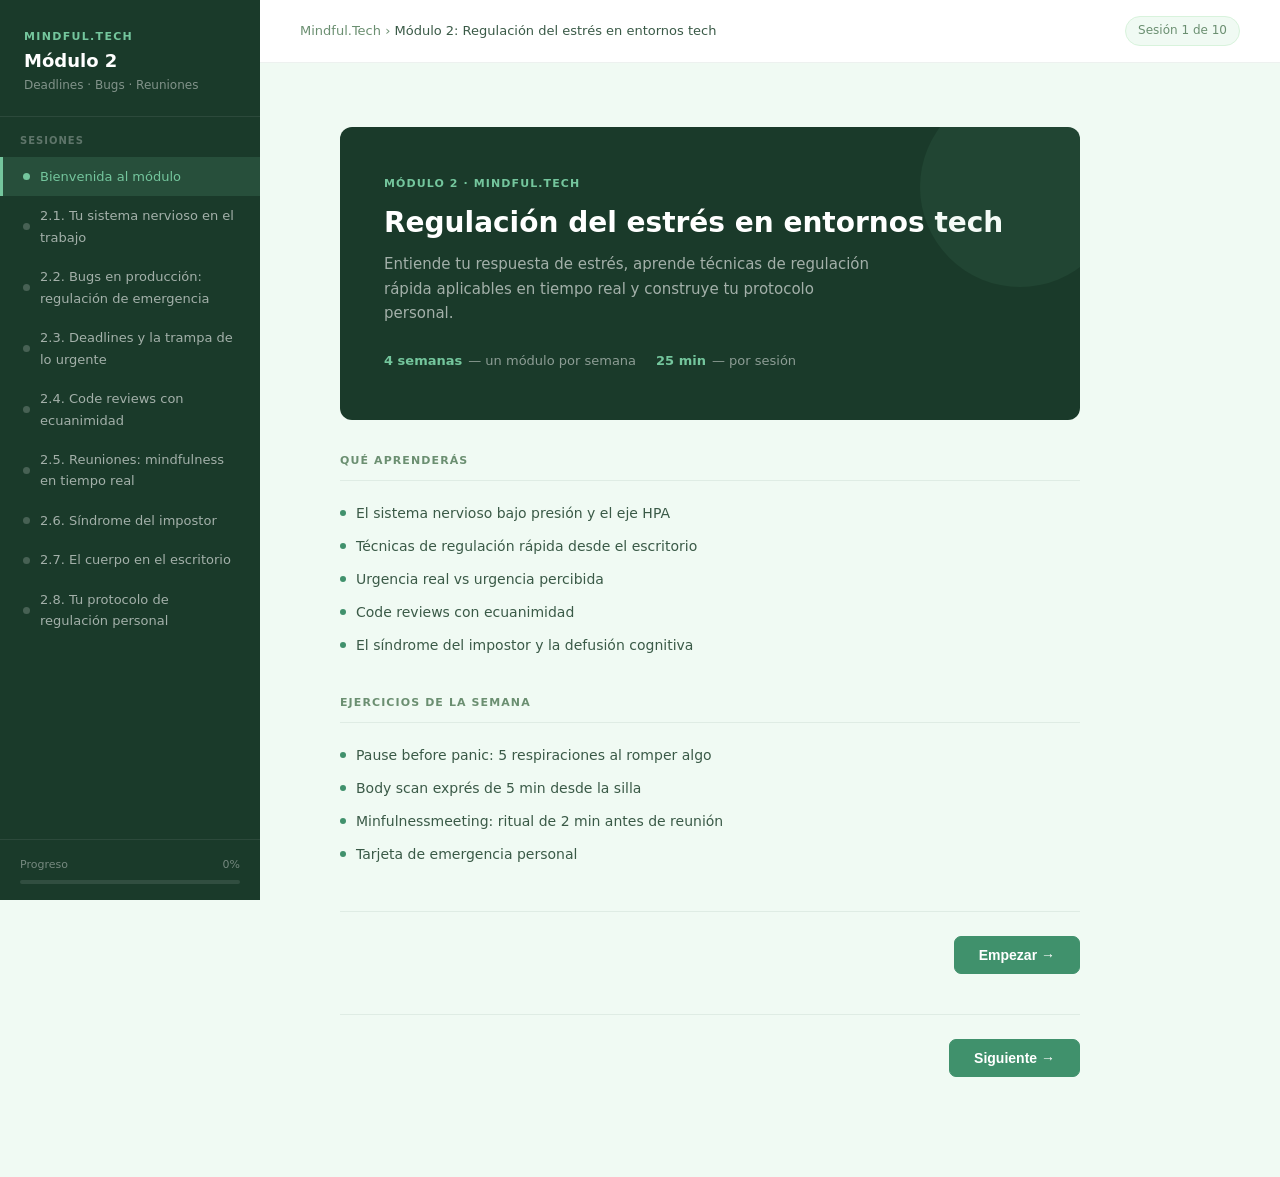
==== M2_Estres/index.html @ dd4ea385 "first commit" ====
<!DOCTYPE html>
<html lang="es">
<head>
<meta charset="UTF-8">
<meta name="viewport" content="width=device-width,initial-scale=1">
<title>Mindful.Tech — Módulo 2</title>
<style>
:root {
  --green-dark:  #1a3a2a;
  --green-mid:   #2d6a4f;
  --green-main:  #40916c;
  --green-light: #74c69d;
  --green-pale:  #d8f3dc;
  --green-ghost: #f0faf3;
  --sand:        #fefae0;
  --sand-dark:   #e9c46a;
  --text-dark:   #1b2d24;
  --text-mid:    #3a5a47;
  --text-light:  #6b8f71;
  --white:       #ffffff;
  --radius:      12px;
  --radius-sm:   7px;
  --shadow:      0 2px 16px rgba(30,80,50,0.10);
}
* { box-sizing: border-box; margin: 0; padding: 0; }
body {
  font-family: 'Segoe UI', system-ui, sans-serif;
  background: var(--green-ghost);
  color: var(--text-dark);
  min-height: 100vh;
  line-height: 1.65;
}
.layout { display: flex; min-height: 100vh; }

/* SIDEBAR */
.sidebar {
  width: 260px; min-width: 260px;
  background: var(--green-dark);
  display: flex; flex-direction: column;
  padding: 0; position: sticky; top: 0; height: 100vh; overflow-y: auto;
}
.sidebar-logo {
  padding: 28px 24px 20px;
  border-bottom: 1px solid rgba(255,255,255,0.08);
}
.sidebar-logo .mark {
  font-size: 11px; font-weight: 600; letter-spacing: 0.12em;
  color: var(--green-light); text-transform: uppercase; margin-bottom: 4px;
}
.sidebar-logo h1 {
  font-size: 18px; font-weight: 700; color: var(--white); line-height: 1.2;
}
.sidebar-logo p { font-size: 12px; color: rgba(255,255,255,0.45); margin-top: 4px; }
.nav-section { padding: 16px 0 8px; }
.nav-section-label {
  font-size: 10px; font-weight: 600; letter-spacing: 0.1em;
  color: rgba(255,255,255,0.3); text-transform: uppercase;
  padding: 0 20px 8px;
}
.nav-item {
  display: flex; align-items: center; gap: 10px;
  padding: 9px 20px; cursor: pointer;
  font-size: 13px; color: rgba(255,255,255,0.6);
  border-left: 3px solid transparent;
  transition: all 0.15s; text-decoration: none;
}
.nav-item:hover { background: rgba(255,255,255,0.06); color: var(--white); }
.nav-item.active {
  background: rgba(116,198,157,0.15);
  color: var(--green-light);
  border-left-color: var(--green-light);
}
.nav-item .dot {
  width: 7px; height: 7px; border-radius: 50%;
  background: rgba(255,255,255,0.2); flex-shrink: 0;
}
.nav-item.active .dot { background: var(--green-light); }
.nav-item.done .dot { background: var(--sand-dark); }
.nav-item.done { color: rgba(255,255,255,0.4); }

.progress-bar-wrap {
  padding: 16px 20px; margin-top: auto;
  border-top: 1px solid rgba(255,255,255,0.08);
}
.progress-bar-wrap .lbl {
  font-size: 11px; color: rgba(255,255,255,0.4); margin-bottom: 6px;
  display: flex; justify-content: space-between;
}
.progress-track {
  height: 4px; background: rgba(255,255,255,0.1); border-radius: 2px;
}
.progress-fill {
  height: 100%; border-radius: 2px;
  background: var(--green-light); transition: width 0.4s;
}

/* MAIN */
.main { flex: 1; overflow-y: auto; }
.topbar {
  background: var(--white); border-bottom: 1px solid rgba(30,80,50,0.08);
  padding: 16px 40px; display: flex; align-items: center;
  justify-content: space-between; position: sticky; top: 0; z-index: 10;
}
.topbar .breadcrumb { font-size: 13px; color: var(--text-light); }
.topbar .breadcrumb span { color: var(--text-mid); font-weight: 500; }
.topbar .session-counter {
  font-size: 12px; color: var(--text-light);
  background: var(--green-ghost); padding: 4px 12px;
  border-radius: 20px; border: 1px solid var(--green-pale);
}

/* CONTENT AREA */
.content { padding: 40px; max-width: 820px; }
.content.hidden { display: none; }

/* HERO */
.hero {
  background: var(--green-dark); border-radius: var(--radius);
  padding: 48px 44px; margin-bottom: 32px; position: relative; overflow: hidden;
}
.hero::before {
  content: ''; position: absolute; top: -40px; right: -40px;
  width: 200px; height: 200px; border-radius: 50%;
  background: rgba(116,198,157,0.08);
}
.hero .module-tag {
  font-size: 11px; font-weight: 600; letter-spacing: 0.1em;
  color: var(--green-light); text-transform: uppercase; margin-bottom: 12px;
}
.hero h2 {
  font-size: 28px; font-weight: 700; color: var(--white);
  line-height: 1.25; margin-bottom: 12px;
}
.hero p { font-size: 15px; color: rgba(255,255,255,0.6); max-width: 500px; }
.hero .meta {
  display: flex; gap: 20px; margin-top: 24px; flex-wrap: wrap;
}
.hero .meta-item {
  display: flex; align-items: center; gap: 6px;
  font-size: 13px; color: rgba(255,255,255,0.5);
}
.hero .meta-item strong { color: var(--green-light); }

/* PILLS */
.pills { display: flex; gap: 8px; flex-wrap: wrap; margin-bottom: 24px; }
.pill {
  font-size: 12px; padding: 4px 12px; border-radius: 20px;
  background: var(--green-pale); color: var(--green-mid); font-weight: 500;
  border: 1px solid rgba(64,145,108,0.2);
}

/* CARDS */
.card {
  background: var(--white); border-radius: var(--radius);
  border: 1px solid rgba(30,80,50,0.08);
  padding: 24px 28px; margin-bottom: 16px;
  box-shadow: var(--shadow);
}
.card h3 {
  font-size: 16px; font-weight: 600; color: var(--text-dark); margin-bottom: 10px;
}
.card p { font-size: 14px; color: var(--text-mid); line-height: 1.65; }
.card + .card { margin-top: 0; }

.card-accent {
  border-left: 4px solid var(--green-main);
  background: var(--green-ghost);
  padding: 20px 24px; border-radius: 0 var(--radius-sm) var(--radius-sm) 0;
  margin-bottom: 16px;
}
.card-accent p { font-size: 14px; color: var(--text-mid); }
.card-accent .label {
  font-size: 10px; font-weight: 600; letter-spacing: 0.1em;
  color: var(--green-main); text-transform: uppercase; margin-bottom: 6px;
}

/* QUOTE */
.quote {
  border-left: 4px solid var(--sand-dark);
  background: var(--sand); padding: 20px 24px;
  border-radius: 0 var(--radius-sm) var(--radius-sm) 0;
  margin: 24px 0;
}
.quote p { font-size: 15px; color: #5a4a1a; font-style: italic; line-height: 1.6; }
.quote cite { font-size: 12px; color: #9a7a2a; font-style: normal; margin-top: 8px; display: block; }

/* SESSION ITEMS */
.session-list { display: flex; flex-direction: column; gap: 10px; }
.session-item {
  background: var(--white); border-radius: var(--radius);
  border: 1px solid rgba(30,80,50,0.08);
  padding: 16px 20px; display: flex; align-items: center; gap: 16px;
  cursor: pointer; transition: all 0.15s; box-shadow: var(--shadow);
}
.session-item:hover { border-color: var(--green-main); transform: translateY(-1px); }
.session-item .num {
  width: 36px; height: 36px; border-radius: 8px;
  background: var(--green-pale); color: var(--green-mid);
  font-size: 13px; font-weight: 700;
  display: flex; align-items: center; justify-content: center; flex-shrink: 0;
}
.session-item .info { flex: 1; }
.session-item .info .title { font-size: 14px; font-weight: 600; color: var(--text-dark); }
.session-item .info .meta { font-size: 12px; color: var(--text-light); margin-top: 2px; }
.session-item .badge {
  font-size: 11px; padding: 3px 10px; border-radius: 20px;
  background: var(--green-ghost); color: var(--green-mid);
  border: 1px solid var(--green-pale); white-space: nowrap;
}

/* SECTION HEADERS */
.section-title {
  font-size: 11px; font-weight: 600; letter-spacing: 0.1em;
  color: var(--text-light); text-transform: uppercase;
  padding-bottom: 10px; border-bottom: 1px solid rgba(30,80,50,0.08);
  margin-bottom: 16px; margin-top: 32px;
}
.section-title:first-child { margin-top: 0; }

/* STEP CONTENT */
.step-header {
  display: flex; align-items: center; gap: 14px; margin-bottom: 24px;
}
.step-num {
  width: 44px; height: 44px; border-radius: 10px;
  background: var(--green-dark); color: var(--green-light);
  font-size: 16px; font-weight: 700;
  display: flex; align-items: center; justify-content: center; flex-shrink: 0;
}
.step-header .step-info h2 { font-size: 20px; font-weight: 700; color: var(--text-dark); }
.step-header .step-info p { font-size: 13px; color: var(--text-light); margin-top: 2px; }

/* BULLET LIST */
ul.content-list { padding-left: 0; list-style: none; margin: 12px 0; }
ul.content-list li {
  display: flex; gap: 10px; padding: 6px 0;
  font-size: 14px; color: var(--text-mid); line-height: 1.5;
}
ul.content-list li::before {
  content: ''; width: 6px; height: 6px; border-radius: 50%;
  background: var(--green-main); flex-shrink: 0; margin-top: 7px;
}

/* CHECKLIST */
.checklist { display: flex; flex-direction: column; gap: 8px; margin: 12px 0; }
.check-item {
  display: flex; align-items: center; gap: 12px;
  background: var(--white); border: 1px solid rgba(30,80,50,0.10);
  border-radius: var(--radius-sm); padding: 12px 16px; cursor: pointer;
  transition: all 0.15s;
}
.check-item:hover { border-color: var(--green-main); background: var(--green-ghost); }
.check-item.checked { background: var(--green-pale); border-color: var(--green-main); }
.check-box {
  width: 20px; height: 20px; border-radius: 5px;
  border: 2px solid rgba(30,80,50,0.2); flex-shrink: 0;
  display: flex; align-items: center; justify-content: center;
  transition: all 0.15s;
}
.check-item.checked .check-box {
  background: var(--green-main); border-color: var(--green-main);
}
.check-box svg { display: none; }
.check-item.checked .check-box svg { display: block; }
.check-item .check-label { font-size: 14px; color: var(--text-dark); }

/* BREATHING */
.breathing-widget {
  background: var(--green-dark); border-radius: var(--radius);
  padding: 40px; text-align: center; margin: 24px 0;
}
.breathing-circle {
  width: 120px; height: 120px; border-radius: 50%;
  background: rgba(116,198,157,0.15); border: 2px solid var(--green-light);
  margin: 0 auto 20px; display: flex; align-items: center; justify-content: center;
  transition: transform 4s ease-in-out;
}
.breathing-circle.expand { transform: scale(1.6); }
.breathing-circle.contract { transform: scale(1.0); }
.breathing-circle span { font-size: 32px; }
.breathing-text { color: var(--white); font-size: 18px; font-weight: 500; margin-bottom: 6px; }
.breathing-sub { color: rgba(255,255,255,0.4); font-size: 13px; }
.btn-breathe {
  margin-top: 20px; padding: 10px 28px;
  background: var(--green-main); color: var(--white);
  border: none; border-radius: 8px; font-size: 14px; font-weight: 600;
  cursor: pointer; transition: background 0.15s;
}
.btn-breathe:hover { background: var(--green-mid); }

/* TIMER */
.timer-widget {
  background: var(--white); border: 1px solid rgba(30,80,50,0.1);
  border-radius: var(--radius); padding: 24px 28px; margin: 16px 0;
  display: flex; align-items: center; gap: 20px;
}
.timer-display {
  font-size: 28px; font-weight: 700; color: var(--green-dark);
  font-variant-numeric: tabular-nums; min-width: 70px;
}
.timer-info { flex: 1; }
.timer-info .t-label { font-size: 13px; font-weight: 600; color: var(--text-dark); }
.timer-info .t-desc { font-size: 12px; color: var(--text-light); margin-top: 2px; }
.btn-timer {
  padding: 8px 20px; background: var(--green-main); color: var(--white);
  border: none; border-radius: var(--radius-sm); font-size: 13px; font-weight: 600;
  cursor: pointer; transition: background 0.15s;
}
.btn-timer:hover { background: var(--green-mid); }
.btn-timer.stop { background: #e63946; }

/* REFLECTION */
.reflection-box {
  background: var(--white); border: 1px solid rgba(30,80,50,0.1);
  border-radius: var(--radius); padding: 24px 28px; margin: 16px 0;
}
.reflection-box label {
  display: block; font-size: 13px; font-weight: 600;
  color: var(--text-dark); margin-bottom: 8px;
}
.reflection-box textarea {
  width: 100%; min-height: 90px; padding: 12px;
  border: 1px solid rgba(30,80,50,0.15); border-radius: var(--radius-sm);
  font-size: 14px; color: var(--text-dark); resize: vertical;
  font-family: inherit; background: var(--green-ghost);
  transition: border-color 0.15s;
}
.reflection-box textarea:focus { outline: none; border-color: var(--green-main); }

/* NAV BUTTONS */
.nav-buttons {
  display: flex; justify-content: space-between; align-items: center;
  margin-top: 40px; padding-top: 24px;
  border-top: 1px solid rgba(30,80,50,0.08);
}
.btn-nav {
  padding: 10px 24px; border-radius: var(--radius-sm);
  font-size: 14px; font-weight: 600; cursor: pointer; transition: all 0.15s;
  border: 1px solid rgba(30,80,50,0.2); background: var(--white); color: var(--text-mid);
}
.btn-nav:hover { background: var(--green-ghost); border-color: var(--green-main); }
.btn-nav.primary {
  background: var(--green-main); color: var(--white); border-color: var(--green-main);
}
.btn-nav.primary:hover { background: var(--green-mid); }
.btn-nav:disabled { opacity: 0.35; cursor: not-allowed; }

/* COMPLETE SCREEN */
.complete-screen {
  text-align: center; padding: 60px 40px;
}
.complete-icon {
  width: 80px; height: 80px; border-radius: 50%;
  background: var(--green-pale); border: 3px solid var(--green-main);
  display: flex; align-items: center; justify-content: center;
  font-size: 36px; margin: 0 auto 24px;
}
.complete-screen h2 { font-size: 24px; font-weight: 700; color: var(--text-dark); margin-bottom: 10px; }
.complete-screen p { font-size: 15px; color: var(--text-mid); max-width: 440px; margin: 0 auto; }

/* RESPONSIVE */
@media (max-width: 700px) {
  .sidebar { display: none; }
  .content { padding: 20px; }
  .topbar { padding: 14px 20px; }
  .hero { padding: 28px 24px; }
}
</style>
</head>
<body>
<div class="layout">
  <nav class="sidebar">
    <div class="sidebar-logo">
      <div class="mark">Mindful.Tech</div>
      <h1>Módulo 2</h1>
      <p>Deadlines · Bugs · Reuniones</p>
    </div>
    <div class="nav-section">
      <div class="nav-section-label">Sesiones</div>
      <a class="nav-item" onclick="showPage(0)" href="#"><div class="dot"></div>Bienvenida al módulo</a>
<a class="nav-item" onclick="showPage(1)" href="#"><div class="dot"></div>2.1. Tu sistema nervioso en el trabajo</a>
<a class="nav-item" onclick="showPage(2)" href="#"><div class="dot"></div>2.2. Bugs en producción: regulación de emergencia</a>
<a class="nav-item" onclick="showPage(3)" href="#"><div class="dot"></div>2.3. Deadlines y la trampa de lo urgente</a>
<a class="nav-item" onclick="showPage(4)" href="#"><div class="dot"></div>2.4. Code reviews con ecuanimidad</a>
<a class="nav-item" onclick="showPage(5)" href="#"><div class="dot"></div>2.5. Reuniones: mindfulness en tiempo real</a>
<a class="nav-item" onclick="showPage(6)" href="#"><div class="dot"></div>2.6. Síndrome del impostor</a>
<a class="nav-item" onclick="showPage(7)" href="#"><div class="dot"></div>2.7. El cuerpo en el escritorio</a>
<a class="nav-item" onclick="showPage(8)" href="#"><div class="dot"></div>2.8. Tu protocolo de regulación personal</a>

    </div>
    <div class="progress-bar-wrap">
      <div class="lbl"><span>Progreso</span><span id="progressPct">0%</span></div>
      <div class="progress-track"><div class="progress-fill" id="progressFill" style="width:0%"></div></div>
    </div>
  </nav>
  <div class="main">
    <div class="topbar">
      <div class="breadcrumb">Mindful.Tech &rsaquo; <span>Módulo 2: Regulación del estrés en entornos tech</span></div>
      <div class="session-counter" id="sessionCounter">Sesión 1 de 9</div>
    </div>
    <div class="content-wrapper" style="padding:0 40px 60px">
      
<section class="content hidden" id="page0">
  <div class="step-header">
    
    
  </div>
  
<div class="hero">
  <div class="module-tag">Módulo 2 · Mindful.Tech</div>
  <h2>Regulación del estrés en entornos tech</h2>
  <p>Entiende tu respuesta de estrés, aprende técnicas de regulación rápida aplicables en tiempo real y construye tu protocolo personal.</p>
  <div class="meta">
    <div class="meta-item"><strong>4 semanas</strong><span>— un módulo por semana</span></div>
    <div class="meta-item"><strong>25 min</strong><span>— por sesión</span></div>
  </div>
</div>
<div class="section-title">Qué aprenderás</div>
<ul class="content-list"><li>El sistema nervioso bajo presión y el eje HPA</li><li>Técnicas de regulación rápida desde el escritorio</li><li>Urgencia real vs urgencia percibida</li><li>Code reviews con ecuanimidad</li><li>El síndrome del impostor y la defusión cognitiva</li></ul>
<div class="section-title">Ejercicios de la semana</div>
<ul class="content-list"><li>Pause before panic: 5 respiraciones al romper algo</li><li>Body scan exprés de 5 min desde la silla</li><li>Minfulnessmeeting: ritual de 2 min antes de reunión</li><li>Tarjeta de emergencia personal</li></ul>
<div class="nav-buttons"><span></span><button class="btn-nav primary" onclick="nextPage()">Empezar →</button></div>

  <div class="nav-buttons"><span></span><button class="btn-nav primary" onclick="nextPage()">Siguiente →</button></div>
</section>
<section class="content hidden" id="page1">
  <div class="step-header">
    <div class="step-num">2.1</div>
    <div class="step-info">
      <h2>Tu sistema nervioso en el trabajo</h2>
      <p>2 min &nbsp;·&nbsp; Video + cuestionario</p>
    </div>
  </div>
  
<div class="pills"><span class="pill">Neurociencia</span><span class="pill">Estrés</span><span class="pill">Sistema nervioso</span></div>
<div class="card"><h3>El estrés no es un problema de actitud</h3><p>Es una respuesta fisiológica. Cuando percibes una amenaza, tu sistema nervioso simpático se activa. Se libera adrenalina y cortisol. El corazón acelera. La respiración se hace superficial.</p></div>
<div class="section-title">El problema</div>
<div class="card"><h3>El prefrontal se apaga</h3><p>Todo ese protocolo de emergencia está diseñado para correr o pelear. Pero tú necesitas pensar. Y bajo activación alta del sistema nervioso, el acceso al córtex prefrontal — la parte que razona y toma decisiones — se reduce.</p></div>
<div class="card-accent"><div class="label">Consecuencia directa</div><p>Cuando más estrés tienes, menos acceso tienes a la parte del cerebro que más necesitas.</p></div>
<div class="section-title">Autodiagnóstico</div>
<div class="checklist"><div class="check-item">
  <div class="check-box"><svg width="12" height="12" viewBox="0 0 12 12" fill="none">
    <path d="M2 6l3 3 5-5" stroke="#fff" stroke-width="1.8" stroke-linecap="round" stroke-linejoin="round"/>
  </svg></div>
  <span class="check-label">Noto tensión en los hombros cuando hay presión</span>
</div><div class="check-item">
  <div class="check-box"><svg width="12" height="12" viewBox="0 0 12 12" fill="none">
    <path d="M2 6l3 3 5-5" stroke="#fff" stroke-width="1.8" stroke-linecap="round" stroke-linejoin="round"/>
  </svg></div>
  <span class="check-label">Mi respiración se vuelve más superficial en situaciones de estrés</span>
</div><div class="check-item">
  <div class="check-box"><svg width="12" height="12" viewBox="0 0 12 12" fill="none">
    <path d="M2 6l3 3 5-5" stroke="#fff" stroke-width="1.8" stroke-linecap="round" stroke-linejoin="round"/>
  </svg></div>
  <span class="check-label">Me cuesta pensar con claridad cuando hay un deadline encima</span>
</div><div class="check-item">
  <div class="check-box"><svg width="12" height="12" viewBox="0 0 12 12" fill="none">
    <path d="M2 6l3 3 5-5" stroke="#fff" stroke-width="1.8" stroke-linecap="round" stroke-linejoin="round"/>
  </svg></div>
  <span class="check-label">Me resulta difícil desconectar al final del día</span>
</div></div>

<div class="reflection-box">
  <label>¿Cuál es tu principal situación de estrés en el trabajo?</label>
  <textarea id="r21" placeholder="Escribe aquí tu reflexión..."></textarea>
</div>

  <div class="nav-buttons"><button class="btn-nav" onclick="prevPage()">← Anterior</button><button class="btn-nav primary" onclick="nextPage()">Siguiente →</button></div>
</section>
<section class="content hidden" id="page2">
  <div class="step-header">
    <div class="step-num">2.2</div>
    <div class="step-info">
      <h2>Bugs en producción: regulación de emergencia</h2>
      <p>2 min &nbsp;·&nbsp; Audio guiado</p>
    </div>
  </div>
  
<div class="pills"><span class="pill">Emergencia</span><span class="pill">Regulación</span><span class="pill">2 min</span></div>
<div class="card-accent"><div class="label">Para usar en el momento</div><p>Esta sesión está diseñada para usarla cuando el estrés ya está activo. Puedes volver aquí siempre que lo necesites.</p></div>
<div class="section-title">El protocolo de 2 minutos</div>
<div class="card"><h3>Paso 1 — Pon los pies en el suelo</h3><p>Planos. Siente el contacto. El suelo es real. Tú estás aquí. Esta señal física le dice al sistema nervioso que hay un suelo firme bajo ti.</p></div>
<div class="card"><h3>Paso 2 — Exhalación larga</h3><p>Esto no es relajación, es fisiología. Una exhalación más larga que la inhalación activa el nervio vago y frena el sistema simpático.</p></div>

<div class="breathing-widget">
  <div class="breathing-circle" id="breathCircle"><span><img src="./images/3.png" alt=""></span></div>
  <div class="breathing-text" id="breathText">Preparado</div>
  <div class="breathing-sub" id="breathSub">Pulsa para comenzar</div>
  <button class="btn-breathe" id="breathBtn" onclick="startBreathing()">Comenzar</button>
</div>
<div class="card"><h3>Paso 3 — Una sola pregunta</h3><p>¿Cuál es el siguiente paso más pequeño que puedes dar ahora mismo? Solo ese. El resto puede esperar ese minuto.</p></div>

<div class="reflection-box">
  <label>¿Cuál sería tu 'siguiente paso más pequeño' en una situación de crisis?</label>
  <textarea id="r22" placeholder="Escribe aquí tu reflexión..."></textarea>
</div>

  <div class="nav-buttons"><button class="btn-nav" onclick="prevPage()">← Anterior</button><button class="btn-nav primary" onclick="nextPage()">Siguiente →</button></div>
</section>
<section class="content hidden" id="page3">
  <div class="step-header">
    <div class="step-num">2.3</div>
    <div class="step-info">
      <h2>Deadlines y la trampa de lo urgente</h2>
      <p>3 min &nbsp;·&nbsp; Video + plantilla</p>
    </div>
  </div>
  
<div class="pills"><span class="pill">Deadlines</span><span class="pill">Urgencia</span><span class="pill">Gestión</span></div>
<div class="card"><h3>No todos los deadlines son iguales</h3><p>Pero tu cerebro los trata como si lo fueran. Hay una diferencia fundamental entre urgencia real y urgencia percibida.</p></div>
<div class="section-title">Las dos urgencias</div>
<div class="card"><h3>Urgencia real</h3><p>Hay una consecuencia concreta y objetiva si no se entrega en ese plazo. El cliente pierde dinero. El sistema falla. El contrato se rompe.</p></div>
<div class="card"><h3>Urgencia percibida</h3><p>Sientes que es urgente, pero si lo examinas con calma, la consecuencia no es tan grave o el plazo no es tan rígido como parece.</p></div>
<div class="card-accent"><div class="label">La pregunta clave</div><p>Si entrego esto mañana en vez de hoy, ¿qué pasa concretamente? No lo que imaginas. Lo que sabes con certeza.</p></div>
<div class="section-title">Parking de preocupaciones</div>

<div class="reflection-box">
  <label>Lista todo lo que sientes urgente ahora mismo:</label>
  <textarea id="r23a" placeholder="Escribe aquí tu reflexión..."></textarea>
</div>

<div class="reflection-box">
  <label>¿Cuáles son urgencia real y cuáles urgencia percibida?</label>
  <textarea id="r23b" placeholder="Escribe aquí tu reflexión..."></textarea>
</div>

<div class="timer-widget">
  <div class="timer-display" id="tdisp23">5:00</div>
  <div class="timer-info"><div class="t-label">Tiempo de reflexión</div><div class="t-desc">5 minutos para clasificar tus urgencias</div></div>
  <button class="btn-timer" id="tbtn23" onclick="startTimer(300,'tbtn23','tdisp23')">Iniciar</button>
</div>

  <div class="nav-buttons"><button class="btn-nav" onclick="prevPage()">← Anterior</button><button class="btn-nav primary" onclick="nextPage()">Siguiente →</button></div>
</section>
<section class="content hidden" id="page4">
  <div class="step-header">
    <div class="step-num">2.4</div>
    <div class="step-info">
      <h2>Code reviews con ecuanimidad</h2>
      <p>3 min &nbsp;·&nbsp; Audio + ejercicio</p>
    </div>
  </div>
  
<div class="pills"><span class="pill">Code review</span><span class="pill">Feedback</span><span class="pill">Ecuanimidad</span></div>
<div class="card"><h3>Por qué el feedback duele</h3><p>Recibir feedback en una code review activa los mismos circuitos cerebrales que el rechazo social. No es una metáfora — es neurociencia.</p></div>
<div class="section-title">La distinción fundamental</div>
<div class="quote"><p>Mi código tiene un bug no es lo mismo que yo soy un mal developer.</p><cite>— Mindful.Tech</cite></div>
<div class="card"><h3>La fusión identidad-código</h3><p>En el momento, el cerebro tiende a colapsar las dos cosas. Separar lo que produces de lo que eres es un acto de higiene mental que requiere práctica.</p></div>
<div class="section-title">La práctica de los 3 segundos</div>
<div class="card-accent"><div class="label">Protocolo</div><p>La próxima vez que recibas un comentario que active algo en ti, antes de responder: tres respiraciones. No para calmarte, sino para crear espacio entre el estímulo y tu respuesta.</p></div>

<div class="breathing-widget">
  <div class="breathing-circle" id="breathCircle"><span><img src="./images/1.png" alt=""></span></div>
  <div class="breathing-text" id="breathText">Preparado</div>
  <div class="breathing-sub" id="breathSub">Pulsa para comenzar</div>
  <button class="btn-breathe" id="breathBtn" onclick="startBreathing()">Comenzar</button>
</div>
<div class="checklist"><div class="check-item">
  <div class="check-box"><svg width="12" height="12" viewBox="0 0 12 12" fill="none">
    <path d="M2 6l3 3 5-5" stroke="#fff" stroke-width="1.8" stroke-linecap="round" stroke-linejoin="round"/>
  </svg></div>
  <span class="check-label">Practico separar el código de mi identidad</span>
</div><div class="check-item">
  <div class="check-box"><svg width="12" height="12" viewBox="0 0 12 12" fill="none">
    <path d="M2 6l3 3 5-5" stroke="#fff" stroke-width="1.8" stroke-linecap="round" stroke-linejoin="round"/>
  </svg></div>
  <span class="check-label">Antes de responder a feedback difícil, hago 3 respiraciones</span>
</div><div class="check-item">
  <div class="check-box"><svg width="12" height="12" viewBox="0 0 12 12" fill="none">
    <path d="M2 6l3 3 5-5" stroke="#fff" stroke-width="1.8" stroke-linecap="round" stroke-linejoin="round"/>
  </svg></div>
  <span class="check-label">Trato mis propios errores con la misma comprensión que trataría los de un compañero</span>
</div></div>

  <div class="nav-buttons"><button class="btn-nav" onclick="prevPage()">← Anterior</button><button class="btn-nav primary" onclick="nextPage()">Siguiente →</button></div>
</section>
<section class="content hidden" id="page5">
  <div class="step-header">
    <div class="step-num">2.5</div>
    <div class="step-info">
      <h2>Reuniones: mindfulness en tiempo real</h2>
      <p>2 min &nbsp;·&nbsp; Audio guiado</p>
    </div>
  </div>
  
<div class="pills"><span class="pill">Reuniones</span><span class="pill">Presencia</span><span class="pill">Transición</span></div>
<div class="card"><h3>El coste de las reuniones back-to-back</h3><p>Cada reunión deja un residuo emocional y cognitivo. Si saltas de una a otra sin transición, llevas ese residuo contigo. La calidad de tu presencia en la segunda reunión es una fracción de lo que podría ser.</p></div>
<div class="section-title">El protocolo de transición — 2 minutos</div>
<div class="card-accent"><div class="label">Paso 1</div><p>Cierra lo que estabas haciendo. No lo minimices: ciérralo. Una señal física de que ese contexto terminó.</p></div>
<div class="card-accent"><div class="label">Paso 2</div><p>Una respiración lenta.</p></div>
<div class="card-accent"><div class="label">Paso 3</div><p>Una pregunta: ¿para qué estoy en esta reunión? ¿Qué puedo aportar? ¿Qué necesito sacar?</p></div>

<div class="timer-widget">
  <div class="timer-display" id="tdisp25">2:00</div>
  <div class="timer-info"><div class="t-label">Transición consciente</div><div class="t-desc">2 minutos antes de tu próxima reunión</div></div>
  <button class="btn-timer" id="tbtn25" onclick="startTimer(120,'tbtn25','tdisp25')">Iniciar</button>
</div>
<div class="quote"><p>La calidad de tu presencia en una reunión es la única variable que puedes controlar en ella.</p><cite>— Mindful.Tech</cite></div>

  <div class="nav-buttons"><button class="btn-nav" onclick="prevPage()">← Anterior</button><button class="btn-nav primary" onclick="nextPage()">Siguiente →</button></div>
</section>
<section class="content hidden" id="page6">
  <div class="step-header">
    <div class="step-num">2.6</div>
    <div class="step-info">
      <h2>Síndrome del impostor</h2>
      <p>3 min &nbsp;·&nbsp; Práctica guiada</p>
    </div>
  </div>
  
<div class="pills"><span class="pill">Síndrome del impostor</span><span class="pill">Identidad</span><span class="pill">Autocompasión</span></div>
<div class="card"><h3>Estás en buena compañía</h3><p>El síndrome del impostor es especialmente común en entornos de alta exigencia intelectual como el tech. No es un signo de debilidad — es un efecto de la comparación asimétrica.</p></div>
<div class="section-title">La comparación asimétrica</div>
<div class="card"><h3>Por qué siempre perdemos</h3><p>Tú conoces tus dudas, tus lagunas, tus momentos de no saber. Del resto solo ves la superficie: sus contribuciones, sus respuestas seguras. Comparas tu interior con el exterior de los demás.</p></div>
<div class="section-title">La herramienta de la defusión cognitiva</div>
<div class="card-accent"><div class="label">En lugar de:</div><p>No soy suficientemente bueno.</p></div>
<div class="card-accent"><div class="label">Practica:</div><p>Estoy teniendo el pensamiento de que no soy suficientemente bueno.</p></div>
<div class="quote"><p>Esa pequeña distancia, aunque parezca trivial, te devuelve agencia. El pensamiento sigue ahí — pero ya no te controla de la misma forma.</p><cite>— Mindful.Tech</cite></div>

<div class="reflection-box">
  <label>Escribe un pensamiento de impostor que tengas con frecuencia. Ahora reformúlalo empezando por: 'Estoy teniendo el pensamiento de que...'</label>
  <textarea id="r26" placeholder="Escribe aquí tu reflexión..."></textarea>
</div>

  <div class="nav-buttons"><button class="btn-nav" onclick="prevPage()">← Anterior</button><button class="btn-nav primary" onclick="nextPage()">Siguiente →</button></div>
</section>
<section class="content hidden" id="page7">
  <div class="step-header">
    <div class="step-num">2.7</div>
    <div class="step-info">
      <h2>El cuerpo en el escritorio</h2>
      <p>3 min &nbsp;·&nbsp; Audio body scan</p>
    </div>
  </div>
  
<div class="pills"><span class="pill">Body scan</span><span class="pill">Cuerpo</span><span class="pill">Escritorio</span></div>
<div class="card-accent"><div class="label">Para hacer ahora</div><p>Siéntate con la espalda apoyada y los pies en el suelo. No necesitas moverte del escritorio.</p></div>
<div class="section-title">Recorrido por el cuerpo</div>
<div class="card"><h3>Hombros</h3><p>¿Están levantados hacia las orejas? Es casi universal entre personas que trabajan muchas horas sentadas. Si los tienes levantados, permite que bajen. Solo eso — que la gravedad haga el trabajo.</p></div>
<div class="card"><h3>Ojos y ceño</h3><p>Han estado enfocando una pantalla a 50 centímetros durante horas. Con los ojos cerrados, nota si hay tensión alrededor de los globos oculares o entre las cejas. Permite que esa zona se suavice.</p></div>
<div class="card"><h3>Muñecas y manos</h3><p>Las herramientas con las que trabajas. ¿Hay tensión residual después de horas de teclado?</p></div>

<div class="breathing-widget">
  <div class="breathing-circle" id="breathCircle"><span><img src="./images/2.png" alt=""></span></div>
  <div class="breathing-text" id="breathText">Preparado</div>
  <div class="breathing-sub" id="breathSub">Pulsa para comenzar</div>
  <button class="btn-breathe" id="breathBtn" onclick="startBreathing()">Comenzar</button>
</div>

<div class="reflection-box">
  <label>¿Dónde acumulas más tensión durante la jornada?</label>
  <textarea id="r27" placeholder="Escribe aquí tu reflexión..."></textarea>
</div>

  <div class="nav-buttons"><button class="btn-nav" onclick="prevPage()">← Anterior</button><button class="btn-nav primary" onclick="nextPage()">Siguiente →</button></div>
</section>
<section class="content hidden" id="page8">
  <div class="step-header">
    <div class="step-num">2.8</div>
    <div class="step-info">
      <h2>Tu protocolo de regulación personal</h2>
      <p>2 min &nbsp;·&nbsp; Plantilla + ejercicio</p>
    </div>
  </div>
  
<div class="pills"><span class="pill">Cierre</span><span class="pill">Protocolo</span><span class="pill">Semana 2</span></div>
<div class="card"><h3>Lo que aprendiste esta semana</h3><p>Qué pasa en tu sistema nervioso bajo presión. Técnicas concretas para regular en tiempo real. La diferencia entre urgencia real y percibida. Y cómo separar tu identidad de tu código.</p></div>
<div class="section-title">Tu tarjeta de emergencia</div>
<div class="checklist"><div class="check-item">
  <div class="check-box"><svg width="12" height="12" viewBox="0 0 12 12" fill="none">
    <path d="M2 6l3 3 5-5" stroke="#fff" stroke-width="1.8" stroke-linecap="round" stroke-linejoin="round"/>
  </svg></div>
  <span class="check-label">Identifico mis 2–3 triggers principales de estrés</span>
</div><div class="check-item">
  <div class="check-box"><svg width="12" height="12" viewBox="0 0 12 12" fill="none">
    <path d="M2 6l3 3 5-5" stroke="#fff" stroke-width="1.8" stroke-linecap="round" stroke-linejoin="round"/>
  </svg></div>
  <span class="check-label">Conozco mi señal física de alerta (hombros, respiración, mandíbula...)</span>
</div><div class="check-item">
  <div class="check-box"><svg width="12" height="12" viewBox="0 0 12 12" fill="none">
    <path d="M2 6l3 3 5-5" stroke="#fff" stroke-width="1.8" stroke-linecap="round" stroke-linejoin="round"/>
  </svg></div>
  <span class="check-label">Tengo una técnica de regulación que funciona para mí</span>
</div><div class="check-item">
  <div class="check-box"><svg width="12" height="12" viewBox="0 0 12 12" fill="none">
    <path d="M2 6l3 3 5-5" stroke="#fff" stroke-width="1.8" stroke-linecap="round" stroke-linejoin="round"/>
  </svg></div>
  <span class="check-label">Sé hacer la exhalación larga cuando lo necesito</span>
</div></div>
<div class="section-title">Construye tu protocolo</div>

<div class="reflection-box">
  <label>¿Cuáles son tus 2 principales triggers de estrés?</label>
  <textarea id="r28a" placeholder="Escribe aquí tu reflexión..."></textarea>
</div>

<div class="reflection-box">
  <label>¿Qué técnica te funcionó mejor esta semana?</label>
  <textarea id="r28b" placeholder="Escribe aquí tu reflexión..."></textarea>
</div>
<div class="quote"><p>Responder al estrés no es lo mismo que reaccionar al estrés. Esta semana aprendiste la diferencia.</p><cite>— Mindful.Tech</cite></div>

  <div class="nav-buttons"><button class="btn-nav" onclick="prevPage()">← Anterior</button><button class="btn-nav primary" onclick="showComplete()">Finalizar módulo ✓</button></div>
</section>
<section class="content hidden" id="pageComplete">
  <div class="complete-screen">
    <div class="complete-icon">✓</div>
    <h2>Módulo 2 completado</h2>
    <p>Has recorrido todas las sesiones de <strong>Regulación del estrés en entornos tech</strong>. Puedes volver a cualquier sesión cuando lo necesites.</p>
    <div style="margin-top:32px">
      <button class="btn-nav primary" onclick="showPage(0)">Volver al inicio</button>
    </div>
  </div>
</section>
    </div>
  </div>
</div>
<script>
function showComplete(){
  document.querySelectorAll('.content').forEach(p=>p.classList.add('hidden'));
  document.getElementById('pageComplete').classList.remove('hidden');
  scormSetValue(9-1,9);
}

let currentPage = 0;
const pages = document.querySelectorAll('.content');
const navItems = document.querySelectorAll('.nav-item');
const progressFill = document.getElementById('progressFill');
const progressPct = document.getElementById('progressPct');
const sessionCounter = document.getElementById('sessionCounter');

function showPage(idx) {
  pages.forEach((p,i) => { p.classList.toggle('hidden', i !== idx); });
  navItems.forEach((n,i) => { n.classList.toggle('active', i === idx); });
  currentPage = idx;
  const pct = Math.round(((idx) / (pages.length - 1)) * 100);
  if(progressFill) progressFill.style.width = pct + '%';
  if(progressPct) progressPct.textContent = pct + '%';
  if(sessionCounter) sessionCounter.textContent = 'Sesión ' + (idx + 1) + ' de ' + pages.length;
  window.scrollTo(0,0);
  const main = document.querySelector('.main');
  if(main) main.scrollTo(0,0);
  scormSetValue(idx, pages.length);
}

function nextPage() { if(currentPage < pages.length - 1) showPage(currentPage + 1); }
function prevPage() { if(currentPage > 0) showPage(currentPage - 1); }

// Checklist
document.querySelectorAll('.check-item').forEach(item => {
  item.addEventListener('click', () => item.classList.toggle('checked'));
});

// Breathing
let breathInterval = null;
function startBreathing() {
  const circle = document.getElementById('breathCircle');
  const text = document.getElementById('breathText');
  const sub = document.getElementById('breathSub');
  const btn = document.getElementById('breathBtn');
  if(!circle) return;
  btn.textContent = 'Detener';
  btn.onclick = stopBreathing;
  let phase = 0;
  const phases = [
    {text:'Inhala', sub:'1... 2... 3... 4', class:'expand', dur:4000},
    {text:'Retén', sub:'1... 2', class:'expand', dur:2000},
    {text:'Exhala', sub:'1... 2... 3... 4... 5... 6', class:'contract', dur:6000},
    {text:'Pausa', sub:'...', class:'contract', dur:1000},
  ];
  function run() {
    const p = phases[phase % phases.length];
    text.textContent = p.text; sub.textContent = p.sub;
    circle.className = 'breathing-circle ' + p.class;
    phase++;
    breathInterval = setTimeout(run, p.dur);
  }
  run();
}
function stopBreathing() {
  clearTimeout(breathInterval);
  const circle = document.getElementById('breathCircle');
  const text = document.getElementById('breathText');
  const sub = document.getElementById('breathSub');
  const btn = document.getElementById('breathBtn');
  if(!circle) return;
  circle.className = 'breathing-circle';
  text.textContent = 'Listo';
  sub.textContent = 'Practica cuando lo necesites';
  btn.textContent = 'Comenzar';
  btn.onclick = startBreathing;
}

// Timer
let timerInterval = null; let timerSec = 0; let timerRunning = false;
function startTimer(totalSec, btnId, displayId) {
  const btn = document.getElementById(btnId);
  const display = document.getElementById(displayId);
  if(!btn || !display) return;
  if(timerRunning) {
    clearInterval(timerInterval); timerRunning = false;
    btn.textContent = 'Iniciar'; btn.classList.remove('stop');
    return;
  }
  timerSec = totalSec; timerRunning = true;
  btn.textContent = 'Detener'; btn.classList.add('stop');
  function fmt(s) { return Math.floor(s/60)+':'+(s%60<10?'0':'')+(s%60); }
  display.textContent = fmt(timerSec);
  timerInterval = setInterval(() => {
    timerSec--;
    display.textContent = fmt(timerSec);
    if(timerSec <= 0) {
      clearInterval(timerInterval); timerRunning = false;
      btn.textContent = 'Iniciar'; btn.classList.remove('stop');
      display.textContent = '0:00';
    }
  }, 1000);
}

// SCORM 1.2
let scormAPI = null;
function findAPI(w) {
  try {
    if(w.API) return w.API;
    if(w.parent && w.parent !== w) return findAPI(w.parent);
  } catch(e) {}
  return null;
}
function initSCORM() {
  scormAPI = findAPI(window);
  if(scormAPI) {
    scormAPI.LMSInitialize('');
    scormAPI.LMSSetValue('cmi.core.lesson_status','incomplete');
  }
}
function scormSetValue(idx, total) {
  if(!scormAPI) return;
  const pct = Math.round((idx / (total-1)) * 100);
  scormAPI.LMSSetValue('cmi.core.score.raw', pct);
  scormAPI.LMSSetValue('cmi.core.score.min', '0');
  scormAPI.LMSSetValue('cmi.core.score.max', '100');
  if(idx >= total - 1) scormAPI.LMSSetValue('cmi.core.lesson_status','completed');
  scormAPI.LMSCommit('');
}
window.addEventListener('beforeunload', () => { if(scormAPI) scormAPI.LMSFinish(''); });
window.addEventListener('load', () => { initSCORM(); showPage(0); });

</script>
</body>
</html>
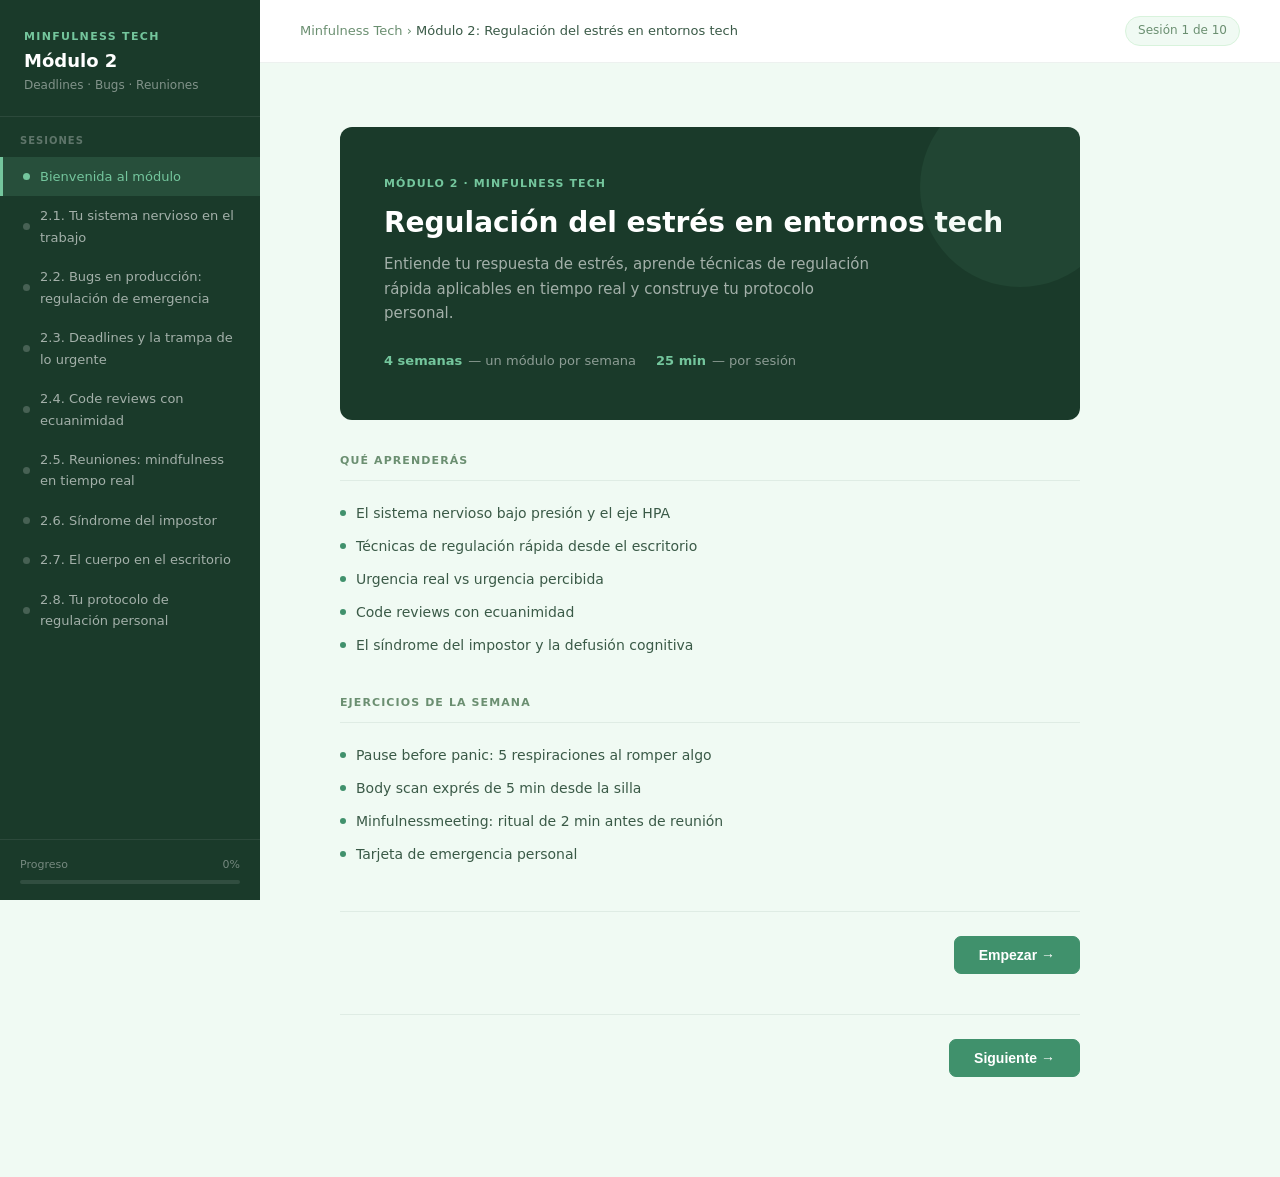
==== commit 42ab2451: "fix: styles" ====
--- a/M2_Estres/index.html
+++ b/M2_Estres/index.html
@@ -3,375 +3,14 @@
 <head>
 <meta charset="UTF-8">
 <meta name="viewport" content="width=device-width,initial-scale=1">
-<title>Mindful.Tech — Módulo 2</title>
-<style>
-:root {
-  --green-dark:  #1a3a2a;
-  --green-mid:   #2d6a4f;
-  --green-main:  #40916c;
-  --green-light: #74c69d;
-  --green-pale:  #d8f3dc;
-  --green-ghost: #f0faf3;
-  --sand:        #fefae0;
-  --sand-dark:   #e9c46a;
-  --text-dark:   #1b2d24;
-  --text-mid:    #3a5a47;
-  --text-light:  #6b8f71;
-  --white:       #ffffff;
-  --radius:      12px;
-  --radius-sm:   7px;
-  --shadow:      0 2px 16px rgba(30,80,50,0.10);
-}
-* { box-sizing: border-box; margin: 0; padding: 0; }
-body {
-  font-family: 'Segoe UI', system-ui, sans-serif;
-  background: var(--green-ghost);
-  color: var(--text-dark);
-  min-height: 100vh;
-  line-height: 1.65;
-}
-.layout { display: flex; min-height: 100vh; }
-
-/* SIDEBAR */
-.sidebar {
-  width: 260px; min-width: 260px;
-  background: var(--green-dark);
-  display: flex; flex-direction: column;
-  padding: 0; position: sticky; top: 0; height: 100vh; overflow-y: auto;
-}
-.sidebar-logo {
-  padding: 28px 24px 20px;
-  border-bottom: 1px solid rgba(255,255,255,0.08);
-}
-.sidebar-logo .mark {
-  font-size: 11px; font-weight: 600; letter-spacing: 0.12em;
-  color: var(--green-light); text-transform: uppercase; margin-bottom: 4px;
-}
-.sidebar-logo h1 {
-  font-size: 18px; font-weight: 700; color: var(--white); line-height: 1.2;
-}
-.sidebar-logo p { font-size: 12px; color: rgba(255,255,255,0.45); margin-top: 4px; }
-.nav-section { padding: 16px 0 8px; }
-.nav-section-label {
-  font-size: 10px; font-weight: 600; letter-spacing: 0.1em;
-  color: rgba(255,255,255,0.3); text-transform: uppercase;
-  padding: 0 20px 8px;
-}
-.nav-item {
-  display: flex; align-items: center; gap: 10px;
-  padding: 9px 20px; cursor: pointer;
-  font-size: 13px; color: rgba(255,255,255,0.6);
-  border-left: 3px solid transparent;
-  transition: all 0.15s; text-decoration: none;
-}
-.nav-item:hover { background: rgba(255,255,255,0.06); color: var(--white); }
-.nav-item.active {
-  background: rgba(116,198,157,0.15);
-  color: var(--green-light);
-  border-left-color: var(--green-light);
-}
-.nav-item .dot {
-  width: 7px; height: 7px; border-radius: 50%;
-  background: rgba(255,255,255,0.2); flex-shrink: 0;
-}
-.nav-item.active .dot { background: var(--green-light); }
-.nav-item.done .dot { background: var(--sand-dark); }
-.nav-item.done { color: rgba(255,255,255,0.4); }
-
-.progress-bar-wrap {
-  padding: 16px 20px; margin-top: auto;
-  border-top: 1px solid rgba(255,255,255,0.08);
-}
-.progress-bar-wrap .lbl {
-  font-size: 11px; color: rgba(255,255,255,0.4); margin-bottom: 6px;
-  display: flex; justify-content: space-between;
-}
-.progress-track {
-  height: 4px; background: rgba(255,255,255,0.1); border-radius: 2px;
-}
-.progress-fill {
-  height: 100%; border-radius: 2px;
-  background: var(--green-light); transition: width 0.4s;
-}
-
-/* MAIN */
-.main { flex: 1; overflow-y: auto; }
-.topbar {
-  background: var(--white); border-bottom: 1px solid rgba(30,80,50,0.08);
-  padding: 16px 40px; display: flex; align-items: center;
-  justify-content: space-between; position: sticky; top: 0; z-index: 10;
-}
-.topbar .breadcrumb { font-size: 13px; color: var(--text-light); }
-.topbar .breadcrumb span { color: var(--text-mid); font-weight: 500; }
-.topbar .session-counter {
-  font-size: 12px; color: var(--text-light);
-  background: var(--green-ghost); padding: 4px 12px;
-  border-radius: 20px; border: 1px solid var(--green-pale);
-}
-
-/* CONTENT AREA */
-.content { padding: 40px; max-width: 820px; }
-.content.hidden { display: none; }
-
-/* HERO */
-.hero {
-  background: var(--green-dark); border-radius: var(--radius);
-  padding: 48px 44px; margin-bottom: 32px; position: relative; overflow: hidden;
-}
-.hero::before {
-  content: ''; position: absolute; top: -40px; right: -40px;
-  width: 200px; height: 200px; border-radius: 50%;
-  background: rgba(116,198,157,0.08);
-}
-.hero .module-tag {
-  font-size: 11px; font-weight: 600; letter-spacing: 0.1em;
-  color: var(--green-light); text-transform: uppercase; margin-bottom: 12px;
-}
-.hero h2 {
-  font-size: 28px; font-weight: 700; color: var(--white);
-  line-height: 1.25; margin-bottom: 12px;
-}
-.hero p { font-size: 15px; color: rgba(255,255,255,0.6); max-width: 500px; }
-.hero .meta {
-  display: flex; gap: 20px; margin-top: 24px; flex-wrap: wrap;
-}
-.hero .meta-item {
-  display: flex; align-items: center; gap: 6px;
-  font-size: 13px; color: rgba(255,255,255,0.5);
-}
-.hero .meta-item strong { color: var(--green-light); }
-
-/* PILLS */
-.pills { display: flex; gap: 8px; flex-wrap: wrap; margin-bottom: 24px; }
-.pill {
-  font-size: 12px; padding: 4px 12px; border-radius: 20px;
-  background: var(--green-pale); color: var(--green-mid); font-weight: 500;
-  border: 1px solid rgba(64,145,108,0.2);
-}
-
-/* CARDS */
-.card {
-  background: var(--white); border-radius: var(--radius);
-  border: 1px solid rgba(30,80,50,0.08);
-  padding: 24px 28px; margin-bottom: 16px;
-  box-shadow: var(--shadow);
-}
-.card h3 {
-  font-size: 16px; font-weight: 600; color: var(--text-dark); margin-bottom: 10px;
-}
-.card p { font-size: 14px; color: var(--text-mid); line-height: 1.65; }
-.card + .card { margin-top: 0; }
-
-.card-accent {
-  border-left: 4px solid var(--green-main);
-  background: var(--green-ghost);
-  padding: 20px 24px; border-radius: 0 var(--radius-sm) var(--radius-sm) 0;
-  margin-bottom: 16px;
-}
-.card-accent p { font-size: 14px; color: var(--text-mid); }
-.card-accent .label {
-  font-size: 10px; font-weight: 600; letter-spacing: 0.1em;
-  color: var(--green-main); text-transform: uppercase; margin-bottom: 6px;
-}
-
-/* QUOTE */
-.quote {
-  border-left: 4px solid var(--sand-dark);
-  background: var(--sand); padding: 20px 24px;
-  border-radius: 0 var(--radius-sm) var(--radius-sm) 0;
-  margin: 24px 0;
-}
-.quote p { font-size: 15px; color: #5a4a1a; font-style: italic; line-height: 1.6; }
-.quote cite { font-size: 12px; color: #9a7a2a; font-style: normal; margin-top: 8px; display: block; }
-
-/* SESSION ITEMS */
-.session-list { display: flex; flex-direction: column; gap: 10px; }
-.session-item {
-  background: var(--white); border-radius: var(--radius);
-  border: 1px solid rgba(30,80,50,0.08);
-  padding: 16px 20px; display: flex; align-items: center; gap: 16px;
-  cursor: pointer; transition: all 0.15s; box-shadow: var(--shadow);
-}
-.session-item:hover { border-color: var(--green-main); transform: translateY(-1px); }
-.session-item .num {
-  width: 36px; height: 36px; border-radius: 8px;
-  background: var(--green-pale); color: var(--green-mid);
-  font-size: 13px; font-weight: 700;
-  display: flex; align-items: center; justify-content: center; flex-shrink: 0;
-}
-.session-item .info { flex: 1; }
-.session-item .info .title { font-size: 14px; font-weight: 600; color: var(--text-dark); }
-.session-item .info .meta { font-size: 12px; color: var(--text-light); margin-top: 2px; }
-.session-item .badge {
-  font-size: 11px; padding: 3px 10px; border-radius: 20px;
-  background: var(--green-ghost); color: var(--green-mid);
-  border: 1px solid var(--green-pale); white-space: nowrap;
-}
-
-/* SECTION HEADERS */
-.section-title {
-  font-size: 11px; font-weight: 600; letter-spacing: 0.1em;
-  color: var(--text-light); text-transform: uppercase;
-  padding-bottom: 10px; border-bottom: 1px solid rgba(30,80,50,0.08);
-  margin-bottom: 16px; margin-top: 32px;
-}
-.section-title:first-child { margin-top: 0; }
-
-/* STEP CONTENT */
-.step-header {
-  display: flex; align-items: center; gap: 14px; margin-bottom: 24px;
-}
-.step-num {
-  width: 44px; height: 44px; border-radius: 10px;
-  background: var(--green-dark); color: var(--green-light);
-  font-size: 16px; font-weight: 700;
-  display: flex; align-items: center; justify-content: center; flex-shrink: 0;
-}
-.step-header .step-info h2 { font-size: 20px; font-weight: 700; color: var(--text-dark); }
-.step-header .step-info p { font-size: 13px; color: var(--text-light); margin-top: 2px; }
-
-/* BULLET LIST */
-ul.content-list { padding-left: 0; list-style: none; margin: 12px 0; }
-ul.content-list li {
-  display: flex; gap: 10px; padding: 6px 0;
-  font-size: 14px; color: var(--text-mid); line-height: 1.5;
-}
-ul.content-list li::before {
-  content: ''; width: 6px; height: 6px; border-radius: 50%;
-  background: var(--green-main); flex-shrink: 0; margin-top: 7px;
-}
-
-/* CHECKLIST */
-.checklist { display: flex; flex-direction: column; gap: 8px; margin: 12px 0; }
-.check-item {
-  display: flex; align-items: center; gap: 12px;
-  background: var(--white); border: 1px solid rgba(30,80,50,0.10);
-  border-radius: var(--radius-sm); padding: 12px 16px; cursor: pointer;
-  transition: all 0.15s;
-}
-.check-item:hover { border-color: var(--green-main); background: var(--green-ghost); }
-.check-item.checked { background: var(--green-pale); border-color: var(--green-main); }
-.check-box {
-  width: 20px; height: 20px; border-radius: 5px;
-  border: 2px solid rgba(30,80,50,0.2); flex-shrink: 0;
-  display: flex; align-items: center; justify-content: center;
-  transition: all 0.15s;
-}
-.check-item.checked .check-box {
-  background: var(--green-main); border-color: var(--green-main);
-}
-.check-box svg { display: none; }
-.check-item.checked .check-box svg { display: block; }
-.check-item .check-label { font-size: 14px; color: var(--text-dark); }
-
-/* BREATHING */
-.breathing-widget {
-  background: var(--green-dark); border-radius: var(--radius);
-  padding: 40px; text-align: center; margin: 24px 0;
-}
-.breathing-circle {
-  width: 120px; height: 120px; border-radius: 50%;
-  background: rgba(116,198,157,0.15); border: 2px solid var(--green-light);
-  margin: 0 auto 20px; display: flex; align-items: center; justify-content: center;
-  transition: transform 4s ease-in-out;
-}
-.breathing-circle.expand { transform: scale(1.6); }
-.breathing-circle.contract { transform: scale(1.0); }
-.breathing-circle span { font-size: 32px; }
-.breathing-text { color: var(--white); font-size: 18px; font-weight: 500; margin-bottom: 6px; }
-.breathing-sub { color: rgba(255,255,255,0.4); font-size: 13px; }
-.btn-breathe {
-  margin-top: 20px; padding: 10px 28px;
-  background: var(--green-main); color: var(--white);
-  border: none; border-radius: 8px; font-size: 14px; font-weight: 600;
-  cursor: pointer; transition: background 0.15s;
-}
-.btn-breathe:hover { background: var(--green-mid); }
-
-/* TIMER */
-.timer-widget {
-  background: var(--white); border: 1px solid rgba(30,80,50,0.1);
-  border-radius: var(--radius); padding: 24px 28px; margin: 16px 0;
-  display: flex; align-items: center; gap: 20px;
-}
-.timer-display {
-  font-size: 28px; font-weight: 700; color: var(--green-dark);
-  font-variant-numeric: tabular-nums; min-width: 70px;
-}
-.timer-info { flex: 1; }
-.timer-info .t-label { font-size: 13px; font-weight: 600; color: var(--text-dark); }
-.timer-info .t-desc { font-size: 12px; color: var(--text-light); margin-top: 2px; }
-.btn-timer {
-  padding: 8px 20px; background: var(--green-main); color: var(--white);
-  border: none; border-radius: var(--radius-sm); font-size: 13px; font-weight: 600;
-  cursor: pointer; transition: background 0.15s;
-}
-.btn-timer:hover { background: var(--green-mid); }
-.btn-timer.stop { background: #e63946; }
-
-/* REFLECTION */
-.reflection-box {
-  background: var(--white); border: 1px solid rgba(30,80,50,0.1);
-  border-radius: var(--radius); padding: 24px 28px; margin: 16px 0;
-}
-.reflection-box label {
-  display: block; font-size: 13px; font-weight: 600;
-  color: var(--text-dark); margin-bottom: 8px;
-}
-.reflection-box textarea {
-  width: 100%; min-height: 90px; padding: 12px;
-  border: 1px solid rgba(30,80,50,0.15); border-radius: var(--radius-sm);
-  font-size: 14px; color: var(--text-dark); resize: vertical;
-  font-family: inherit; background: var(--green-ghost);
-  transition: border-color 0.15s;
-}
-.reflection-box textarea:focus { outline: none; border-color: var(--green-main); }
-
-/* NAV BUTTONS */
-.nav-buttons {
-  display: flex; justify-content: space-between; align-items: center;
-  margin-top: 40px; padding-top: 24px;
-  border-top: 1px solid rgba(30,80,50,0.08);
-}
-.btn-nav {
-  padding: 10px 24px; border-radius: var(--radius-sm);
-  font-size: 14px; font-weight: 600; cursor: pointer; transition: all 0.15s;
-  border: 1px solid rgba(30,80,50,0.2); background: var(--white); color: var(--text-mid);
-}
-.btn-nav:hover { background: var(--green-ghost); border-color: var(--green-main); }
-.btn-nav.primary {
-  background: var(--green-main); color: var(--white); border-color: var(--green-main);
-}
-.btn-nav.primary:hover { background: var(--green-mid); }
-.btn-nav:disabled { opacity: 0.35; cursor: not-allowed; }
-
-/* COMPLETE SCREEN */
-.complete-screen {
-  text-align: center; padding: 60px 40px;
-}
-.complete-icon {
-  width: 80px; height: 80px; border-radius: 50%;
-  background: var(--green-pale); border: 3px solid var(--green-main);
-  display: flex; align-items: center; justify-content: center;
-  font-size: 36px; margin: 0 auto 24px;
-}
-.complete-screen h2 { font-size: 24px; font-weight: 700; color: var(--text-dark); margin-bottom: 10px; }
-.complete-screen p { font-size: 15px; color: var(--text-mid); max-width: 440px; margin: 0 auto; }
-
-/* RESPONSIVE */
-@media (max-width: 700px) {
-  .sidebar { display: none; }
-  .content { padding: 20px; }
-  .topbar { padding: 14px 20px; }
-  .hero { padding: 28px 24px; }
-}
-</style>
+<title>Minfulness Tech — Módulo 2</title>
+<link rel="stylesheet" href="./style.css">
 </head>
 <body>
 <div class="layout">
   <nav class="sidebar">
     <div class="sidebar-logo">
-      <div class="mark">Mindful.Tech</div>
+      <div class="mark">Minfulness Tech</div>
       <h1>Módulo 2</h1>
       <p>Deadlines · Bugs · Reuniones</p>
     </div>
@@ -395,7 +34,7 @@
   </nav>
   <div class="main">
     <div class="topbar">
-      <div class="breadcrumb">Mindful.Tech &rsaquo; <span>Módulo 2: Regulación del estrés en entornos tech</span></div>
+      <div class="breadcrumb">Minfulness Tech &rsaquo; <span>Módulo 2: Regulación del estrés en entornos tech</span></div>
       <div class="session-counter" id="sessionCounter">Sesión 1 de 9</div>
     </div>
     <div class="content-wrapper" style="padding:0 40px 60px">
@@ -407,7 +46,7 @@
   </div>
   
 <div class="hero">
-  <div class="module-tag">Módulo 2 · Mindful.Tech</div>
+  <div class="module-tag">Módulo 2 · Minfulness Tech</div>
   <h2>Regulación del estrés en entornos tech</h2>
   <p>Entiende tu respuesta de estrés, aprende técnicas de regulación rápida aplicables en tiempo real y construye tu protocolo personal.</p>
   <div class="meta">
@@ -544,7 +183,7 @@
 <div class="pills"><span class="pill">Code review</span><span class="pill">Feedback</span><span class="pill">Ecuanimidad</span></div>
 <div class="card"><h3>Por qué el feedback duele</h3><p>Recibir feedback en una code review activa los mismos circuitos cerebrales que el rechazo social. No es una metáfora — es neurociencia.</p></div>
 <div class="section-title">La distinción fundamental</div>
-<div class="quote"><p>Mi código tiene un bug no es lo mismo que yo soy un mal developer.</p><cite>— Mindful.Tech</cite></div>
+<div class="quote"><p>Mi código tiene un bug no es lo mismo que yo soy un mal developer.</p><cite>— Minfulness Tech</cite></div>
 <div class="card"><h3>La fusión identidad-código</h3><p>En el momento, el cerebro tiende a colapsar las dos cosas. Separar lo que produces de lo que eres es un acto de higiene mental que requiere práctica.</p></div>
 <div class="section-title">La práctica de los 3 segundos</div>
 <div class="card-accent"><div class="label">Protocolo</div><p>La próxima vez que recibas un comentario que active algo en ti, antes de responder: tres respiraciones. No para calmarte, sino para crear espacio entre el estímulo y tu respuesta.</p></div>
@@ -595,7 +234,7 @@
   <div class="timer-info"><div class="t-label">Transición consciente</div><div class="t-desc">2 minutos antes de tu próxima reunión</div></div>
   <button class="btn-timer" id="tbtn25" onclick="startTimer(120,'tbtn25','tdisp25')">Iniciar</button>
 </div>
-<div class="quote"><p>La calidad de tu presencia en una reunión es la única variable que puedes controlar en ella.</p><cite>— Mindful.Tech</cite></div>
+<div class="quote"><p>La calidad de tu presencia en una reunión es la única variable que puedes controlar en ella.</p><cite>— Minfulness Tech</cite></div>
 
   <div class="nav-buttons"><button class="btn-nav" onclick="prevPage()">← Anterior</button><button class="btn-nav primary" onclick="nextPage()">Siguiente →</button></div>
 </section>
@@ -615,7 +254,7 @@
 <div class="section-title">La herramienta de la defusión cognitiva</div>
 <div class="card-accent"><div class="label">En lugar de:</div><p>No soy suficientemente bueno.</p></div>
 <div class="card-accent"><div class="label">Practica:</div><p>Estoy teniendo el pensamiento de que no soy suficientemente bueno.</p></div>
-<div class="quote"><p>Esa pequeña distancia, aunque parezca trivial, te devuelve agencia. El pensamiento sigue ahí — pero ya no te controla de la misma forma.</p><cite>— Mindful.Tech</cite></div>
+<div class="quote"><p>Esa pequeña distancia, aunque parezca trivial, te devuelve agencia. El pensamiento sigue ahí — pero ya no te controla de la misma forma.</p><cite>— Minfulness Tech</cite></div>
 
 <div class="reflection-box">
   <label>Escribe un pensamiento de impostor que tengas con frecuencia. Ahora reformúlalo empezando por: 'Estoy teniendo el pensamiento de que...'</label>
@@ -698,7 +337,7 @@
   <label>¿Qué técnica te funcionó mejor esta semana?</label>
   <textarea id="r28b" placeholder="Escribe aquí tu reflexión..."></textarea>
 </div>
-<div class="quote"><p>Responder al estrés no es lo mismo que reaccionar al estrés. Esta semana aprendiste la diferencia.</p><cite>— Mindful.Tech</cite></div>
+<div class="quote"><p>Responder al estrés no es lo mismo que reaccionar al estrés. Esta semana aprendiste la diferencia.</p><cite>— Minfulness Tech</cite></div>
 
   <div class="nav-buttons"><button class="btn-nav" onclick="prevPage()">← Anterior</button><button class="btn-nav primary" onclick="showComplete()">Finalizar módulo ✓</button></div>
 </section>
--- a/M2_Estres/style.css
+++ b/M2_Estres/style.css
@@ -0,0 +1,813 @@
+:root {
+    --green-dark: #1a3a2a;
+    --green-mid: #2d6a4f;
+    --green-main: #40916c;
+    --green-light: #74c69d;
+    --green-pale: #d8f3dc;
+    --green-ghost: #f0faf3;
+    --sand: #fefae0;
+    --sand-dark: #e9c46a;
+    --text-dark: #1b2d24;
+    --text-mid: #3a5a47;
+    --text-light: #6b8f71;
+    --white: #ffffff;
+    --radius: 12px;
+    --radius-sm: 7px;
+    --shadow: 0 2px 16px rgba(30, 80, 50, 0.10);
+}
+
+* {
+    box-sizing: border-box;
+    margin: 0;
+    padding: 0;
+}
+
+body {
+    font-family: 'Segoe UI', system-ui, sans-serif;
+    background: var(--green-ghost);
+    color: var(--text-dark);
+    min-height: 100vh;
+    line-height: 1.65;
+}
+
+.layout {
+    display: flex;
+    min-height: 100vh;
+}
+
+/* SIDEBAR */
+.sidebar {
+    width: 260px;
+    min-width: 260px;
+    background: var(--green-dark);
+    display: flex;
+    flex-direction: column;
+    padding: 0;
+    position: sticky;
+    top: 0;
+    height: 100vh;
+    overflow-y: auto;
+}
+
+.sidebar-logo {
+    padding: 28px 24px 20px;
+    border-bottom: 1px solid rgba(255, 255, 255, 0.08);
+}
+
+.sidebar-logo .mark {
+    font-size: 11px;
+    font-weight: 600;
+    letter-spacing: 0.12em;
+    color: var(--green-light);
+    text-transform: uppercase;
+    margin-bottom: 4px;
+}
+
+.sidebar-logo h1 {
+    font-size: 18px;
+    font-weight: 700;
+    color: var(--white);
+    line-height: 1.2;
+}
+
+.sidebar-logo p {
+    font-size: 12px;
+    color: rgba(255, 255, 255, 0.45);
+    margin-top: 4px;
+}
+
+.nav-section {
+    padding: 16px 0 8px;
+}
+
+.nav-section-label {
+    font-size: 10px;
+    font-weight: 600;
+    letter-spacing: 0.1em;
+    color: rgba(255, 255, 255, 0.3);
+    text-transform: uppercase;
+    padding: 0 20px 8px;
+}
+
+.nav-item {
+    display: flex;
+    align-items: center;
+    gap: 10px;
+    padding: 9px 20px;
+    cursor: pointer;
+    font-size: 13px;
+    color: rgba(255, 255, 255, 0.6);
+    border-left: 3px solid transparent;
+    transition: all 0.15s;
+    text-decoration: none;
+}
+
+.nav-item:hover {
+    background: rgba(255, 255, 255, 0.06);
+    color: var(--white);
+}
+
+.nav-item.active {
+    background: rgba(116, 198, 157, 0.15);
+    color: var(--green-light);
+    border-left-color: var(--green-light);
+}
+
+.nav-item .dot {
+    width: 7px;
+    height: 7px;
+    border-radius: 50%;
+    background: rgba(255, 255, 255, 0.2);
+    flex-shrink: 0;
+}
+
+.nav-item.active .dot {
+    background: var(--green-light);
+}
+
+.nav-item.done .dot {
+    background: var(--sand-dark);
+}
+
+.nav-item.done {
+    color: rgba(255, 255, 255, 0.4);
+}
+
+.progress-bar-wrap {
+    padding: 16px 20px;
+    margin-top: auto;
+    border-top: 1px solid rgba(255, 255, 255, 0.08);
+}
+
+.progress-bar-wrap .lbl {
+    font-size: 11px;
+    color: rgba(255, 255, 255, 0.4);
+    margin-bottom: 6px;
+    display: flex;
+    justify-content: space-between;
+}
+
+.progress-track {
+    height: 4px;
+    background: rgba(255, 255, 255, 0.1);
+    border-radius: 2px;
+}
+
+.progress-fill {
+    height: 100%;
+    border-radius: 2px;
+    background: var(--green-light);
+    transition: width 0.4s;
+}
+
+/* MAIN */
+.main {
+    flex: 1;
+    overflow-y: auto;
+}
+
+.topbar {
+    background: var(--white);
+    border-bottom: 1px solid rgba(30, 80, 50, 0.08);
+    padding: 16px 40px;
+    display: flex;
+    align-items: center;
+    justify-content: space-between;
+    position: sticky;
+    top: 0;
+    z-index: 10;
+}
+
+.topbar .breadcrumb {
+    font-size: 13px;
+    color: var(--text-light);
+}
+
+.topbar .breadcrumb span {
+    color: var(--text-mid);
+    font-weight: 500;
+}
+
+.topbar .session-counter {
+    font-size: 12px;
+    color: var(--text-light);
+    background: var(--green-ghost);
+    padding: 4px 12px;
+    border-radius: 20px;
+    border: 1px solid var(--green-pale);
+}
+
+/* CONTENT AREA */
+.content {
+    padding: 40px;
+    max-width: 820px;
+}
+
+.content.hidden {
+    display: none;
+}
+
+/* HERO */
+.hero {
+    background: var(--green-dark);
+    border-radius: var(--radius);
+    padding: 48px 44px;
+    margin-bottom: 32px;
+    position: relative;
+    overflow: hidden;
+}
+
+.hero::before {
+    content: '';
+    position: absolute;
+    top: -40px;
+    right: -40px;
+    width: 200px;
+    height: 200px;
+    border-radius: 50%;
+    background: rgba(116, 198, 157, 0.08);
+}
+
+.hero .module-tag {
+    font-size: 11px;
+    font-weight: 600;
+    letter-spacing: 0.1em;
+    color: var(--green-light);
+    text-transform: uppercase;
+    margin-bottom: 12px;
+}
+
+.hero h2 {
+    font-size: 28px;
+    font-weight: 700;
+    color: var(--white);
+    line-height: 1.25;
+    margin-bottom: 12px;
+}
+
+.hero p {
+    font-size: 15px;
+    color: rgba(255, 255, 255, 0.6);
+    max-width: 500px;
+}
+
+.hero .meta {
+    display: flex;
+    gap: 20px;
+    margin-top: 24px;
+    flex-wrap: wrap;
+}
+
+.hero .meta-item {
+    display: flex;
+    align-items: center;
+    gap: 6px;
+    font-size: 13px;
+    color: rgba(255, 255, 255, 0.5);
+}
+
+.hero .meta-item strong {
+    color: var(--green-light);
+}
+
+/* PILLS */
+.pills {
+    display: flex;
+    gap: 8px;
+    flex-wrap: wrap;
+    margin-bottom: 24px;
+}
+
+.pill {
+    font-size: 12px;
+    padding: 4px 12px;
+    border-radius: 20px;
+    background: var(--green-pale);
+    color: var(--green-mid);
+    font-weight: 500;
+    border: 1px solid rgba(64, 145, 108, 0.2);
+}
+
+/* CARDS */
+.card {
+    background: var(--white);
+    border-radius: var(--radius);
+    border: 1px solid rgba(30, 80, 50, 0.08);
+    padding: 24px 28px;
+    margin-bottom: 16px;
+    box-shadow: var(--shadow);
+}
+
+.card h3 {
+    font-size: 16px;
+    font-weight: 600;
+    color: var(--text-dark);
+    margin-bottom: 10px;
+}
+
+.card p {
+    font-size: 14px;
+    color: var(--text-mid);
+    line-height: 1.65;
+}
+
+.card+.card {
+    margin-top: 0;
+}
+
+.card-accent {
+    border-left: 4px solid var(--green-main);
+    background: var(--green-ghost);
+    padding: 20px 24px;
+    border-radius: 0 var(--radius-sm) var(--radius-sm) 0;
+    margin-bottom: 16px;
+}
+
+.card-accent p {
+    font-size: 14px;
+    color: var(--text-mid);
+}
+
+.card-accent .label {
+    font-size: 10px;
+    font-weight: 600;
+    letter-spacing: 0.1em;
+    color: var(--green-main);
+    text-transform: uppercase;
+    margin-bottom: 6px;
+}
+
+/* QUOTE */
+.quote {
+    border-left: 4px solid var(--sand-dark);
+    background: var(--sand);
+    padding: 20px 24px;
+    border-radius: 0 var(--radius-sm) var(--radius-sm) 0;
+    margin: 24px 0;
+}
+
+.quote p {
+    font-size: 15px;
+    color: #5a4a1a;
+    font-style: italic;
+    line-height: 1.6;
+}
+
+.quote cite {
+    font-size: 12px;
+    color: #9a7a2a;
+    font-style: normal;
+    margin-top: 8px;
+    display: block;
+}
+
+/* SESSION ITEMS */
+.session-list {
+    display: flex;
+    flex-direction: column;
+    gap: 10px;
+}
+
+.session-item {
+    background: var(--white);
+    border-radius: var(--radius);
+    border: 1px solid rgba(30, 80, 50, 0.08);
+    padding: 16px 20px;
+    display: flex;
+    align-items: center;
+    gap: 16px;
+    cursor: pointer;
+    transition: all 0.15s;
+    box-shadow: var(--shadow);
+}
+
+.session-item:hover {
+    border-color: var(--green-main);
+    transform: translateY(-1px);
+}
+
+.session-item .num {
+    width: 36px;
+    height: 36px;
+    border-radius: 8px;
+    background: var(--green-pale);
+    color: var(--green-mid);
+    font-size: 13px;
+    font-weight: 700;
+    display: flex;
+    align-items: center;
+    justify-content: center;
+    flex-shrink: 0;
+}
+
+.session-item .info {
+    flex: 1;
+}
+
+.session-item .info .title {
+    font-size: 14px;
+    font-weight: 600;
+    color: var(--text-dark);
+}
+
+.session-item .info .meta {
+    font-size: 12px;
+    color: var(--text-light);
+    margin-top: 2px;
+}
+
+.session-item .badge {
+    font-size: 11px;
+    padding: 3px 10px;
+    border-radius: 20px;
+    background: var(--green-ghost);
+    color: var(--green-mid);
+    border: 1px solid var(--green-pale);
+    white-space: nowrap;
+}
+
+/* SECTION HEADERS */
+.section-title {
+    font-size: 11px;
+    font-weight: 600;
+    letter-spacing: 0.1em;
+    color: var(--text-light);
+    text-transform: uppercase;
+    padding-bottom: 10px;
+    border-bottom: 1px solid rgba(30, 80, 50, 0.08);
+    margin-bottom: 16px;
+    margin-top: 32px;
+}
+
+.section-title:first-child {
+    margin-top: 0;
+}
+
+/* STEP CONTENT */
+.step-header {
+    display: flex;
+    align-items: center;
+    gap: 14px;
+    margin-bottom: 24px;
+}
+
+.step-num {
+    width: 44px;
+    height: 44px;
+    border-radius: 10px;
+    background: var(--green-dark);
+    color: var(--green-light);
+    font-size: 16px;
+    font-weight: 700;
+    display: flex;
+    align-items: center;
+    justify-content: center;
+    flex-shrink: 0;
+}
+
+.step-header .step-info h2 {
+    font-size: 20px;
+    font-weight: 700;
+    color: var(--text-dark);
+}
+
+.step-header .step-info p {
+    font-size: 13px;
+    color: var(--text-light);
+    margin-top: 2px;
+}
+
+/* BULLET LIST */
+ul.content-list {
+    padding-left: 0;
+    list-style: none;
+    margin: 12px 0;
+}
+
+ul.content-list li {
+    display: flex;
+    gap: 10px;
+    padding: 6px 0;
+    font-size: 14px;
+    color: var(--text-mid);
+    line-height: 1.5;
+}
+
+ul.content-list li::before {
+    content: '';
+    width: 6px;
+    height: 6px;
+    border-radius: 50%;
+    background: var(--green-main);
+    flex-shrink: 0;
+    margin-top: 7px;
+}
+
+/* CHECKLIST */
+.checklist {
+    display: flex;
+    flex-direction: column;
+    gap: 8px;
+    margin: 12px 0;
+}
+
+.check-item {
+    display: flex;
+    align-items: center;
+    gap: 12px;
+    background: var(--white);
+    border: 1px solid rgba(30, 80, 50, 0.10);
+    border-radius: var(--radius-sm);
+    padding: 12px 16px;
+    cursor: pointer;
+    transition: all 0.15s;
+}
+
+.check-item:hover {
+    border-color: var(--green-main);
+    background: var(--green-ghost);
+}
+
+.check-item.checked {
+    background: var(--green-pale);
+    border-color: var(--green-main);
+}
+
+.check-box {
+    width: 20px;
+    height: 20px;
+    border-radius: 5px;
+    border: 2px solid rgba(30, 80, 50, 0.2);
+    flex-shrink: 0;
+    display: flex;
+    align-items: center;
+    justify-content: center;
+    transition: all 0.15s;
+}
+
+.check-item.checked .check-box {
+    background: var(--green-main);
+    border-color: var(--green-main);
+}
+
+.check-box svg {
+    display: none;
+}
+
+.check-item.checked .check-box svg {
+    display: block;
+}
+
+.check-item .check-label {
+    font-size: 14px;
+    color: var(--text-dark);
+}
+
+/* BREATHING */
+.breathing-widget {
+    background: var(--green-dark);
+    border-radius: var(--radius);
+    padding: 40px;
+    text-align: center;
+    margin: 24px 0;
+}
+
+.breathing-circle {
+    width: 120px;
+    height: 120px;
+    border-radius: 50%;
+    background: rgba(116, 198, 157, 0.15);
+    border: 2px solid var(--green-light);
+    margin: 0 auto 20px;
+    display: flex;
+    align-items: center;
+    justify-content: center;
+    transition: transform 4s ease-in-out;
+}
+
+.breathing-circle.expand {
+    transform: scale(1.6);
+}
+
+.breathing-circle.contract {
+    transform: scale(1.0);
+}
+
+.breathing-circle span {
+    font-size: 32px;
+}
+
+.breathing-text {
+    color: var(--white);
+    font-size: 18px;
+    font-weight: 500;
+    margin-bottom: 6px;
+}
+
+.breathing-sub {
+    color: rgba(255, 255, 255, 0.4);
+    font-size: 13px;
+}
+
+.btn-breathe {
+    margin-top: 20px;
+    padding: 10px 28px;
+    background: var(--green-main);
+    color: var(--white);
+    border: none;
+    border-radius: 8px;
+    font-size: 14px;
+    font-weight: 600;
+    cursor: pointer;
+    transition: background 0.15s;
+}
+
+.btn-breathe:hover {
+    background: var(--green-mid);
+}
+
+/* TIMER */
+.timer-widget {
+    background: var(--white);
+    border: 1px solid rgba(30, 80, 50, 0.1);
+    border-radius: var(--radius);
+    padding: 24px 28px;
+    margin: 16px 0;
+    display: flex;
+    align-items: center;
+    gap: 20px;
+}
+
+.timer-display {
+    font-size: 28px;
+    font-weight: 700;
+    color: var(--green-dark);
+    font-variant-numeric: tabular-nums;
+    min-width: 70px;
+}
+
+.timer-info {
+    flex: 1;
+}
+
+.timer-info .t-label {
+    font-size: 13px;
+    font-weight: 600;
+    color: var(--text-dark);
+}
+
+.timer-info .t-desc {
+    font-size: 12px;
+    color: var(--text-light);
+    margin-top: 2px;
+}
+
+.btn-timer {
+    padding: 8px 20px;
+    background: var(--green-main);
+    color: var(--white);
+    border: none;
+    border-radius: var(--radius-sm);
+    font-size: 13px;
+    font-weight: 600;
+    cursor: pointer;
+    transition: background 0.15s;
+}
+
+.btn-timer:hover {
+    background: var(--green-mid);
+}
+
+.btn-timer.stop {
+    background: #e63946;
+}
+
+/* REFLECTION */
+.reflection-box {
+    background: var(--white);
+    border: 1px solid rgba(30, 80, 50, 0.1);
+    border-radius: var(--radius);
+    padding: 24px 28px;
+    margin: 16px 0;
+}
+
+.reflection-box label {
+    display: block;
+    font-size: 13px;
+    font-weight: 600;
+    color: var(--text-dark);
+    margin-bottom: 8px;
+}
+
+.reflection-box textarea {
+    width: 100%;
+    min-height: 90px;
+    padding: 12px;
+    border: 1px solid rgba(30, 80, 50, 0.15);
+    border-radius: var(--radius-sm);
+    font-size: 14px;
+    color: var(--text-dark);
+    resize: vertical;
+    font-family: inherit;
+    background: var(--green-ghost);
+    transition: border-color 0.15s;
+}
+
+.reflection-box textarea:focus {
+    outline: none;
+    border-color: var(--green-main);
+}
+
+/* NAV BUTTONS */
+.nav-buttons {
+    display: flex;
+    justify-content: space-between;
+    align-items: center;
+    margin-top: 40px;
+    padding-top: 24px;
+    border-top: 1px solid rgba(30, 80, 50, 0.08);
+}
+
+.btn-nav {
+    padding: 10px 24px;
+    border-radius: var(--radius-sm);
+    font-size: 14px;
+    font-weight: 600;
+    cursor: pointer;
+    transition: all 0.15s;
+    border: 1px solid rgba(30, 80, 50, 0.2);
+    background: var(--white);
+    color: var(--text-mid);
+}
+
+.btn-nav:hover {
+    background: var(--green-ghost);
+    border-color: var(--green-main);
+}
+
+.btn-nav.primary {
+    background: var(--green-main);
+    color: var(--white);
+    border-color: var(--green-main);
+}
+
+.btn-nav.primary:hover {
+    background: var(--green-mid);
+}
+
+.btn-nav:disabled {
+    opacity: 0.35;
+    cursor: not-allowed;
+}
+
+/* COMPLETE SCREEN */
+.complete-screen {
+    text-align: center;
+    padding: 60px 40px;
+}
+
+.complete-icon {
+    width: 80px;
+    height: 80px;
+    border-radius: 50%;
+    background: var(--green-pale);
+    border: 3px solid var(--green-main);
+    display: flex;
+    align-items: center;
+    justify-content: center;
+    font-size: 36px;
+    margin: 0 auto 24px;
+}
+
+.complete-screen h2 {
+    font-size: 24px;
+    font-weight: 700;
+    color: var(--text-dark);
+    margin-bottom: 10px;
+}
+
+.complete-screen p {
+    font-size: 15px;
+    color: var(--text-mid);
+    max-width: 440px;
+    margin: 0 auto;
+}
+
+/* RESPONSIVE */
+@media (max-width: 700px) {
+    .sidebar {
+        display: none;
+    }
+
+    .content {
+        padding: 20px;
+    }
+
+    .topbar {
+        padding: 14px 20px;
+    }
+
+    .hero {
+        padding: 28px 24px;
+    }
+}
